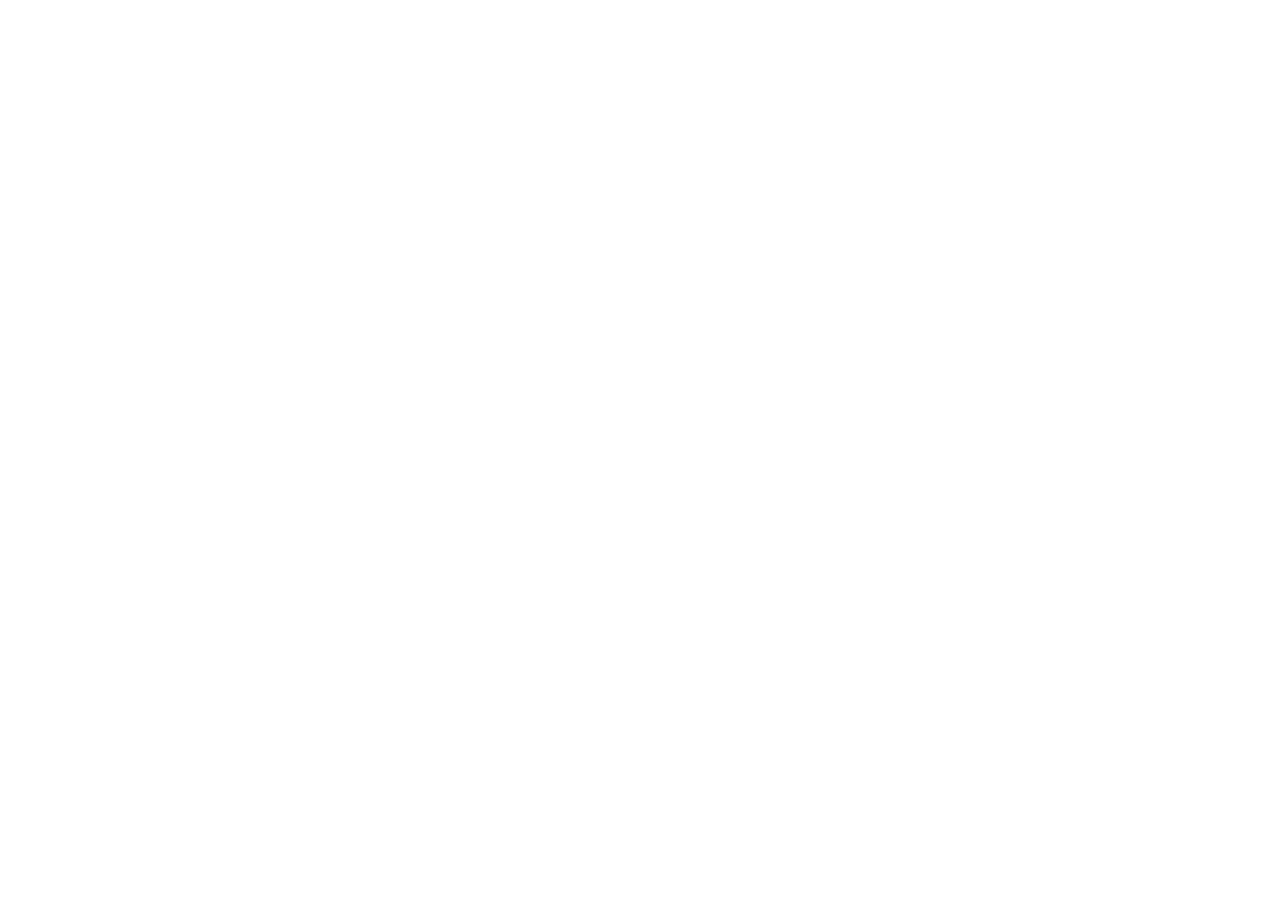
==== portfolio.html @ 991c1681 "Portfolio Base Files" ====
<!DOCTYPE html>
<html lang="en">
    <head>
        <title>Portfolio</title>
        <link href="https://cdn.jsdelivr.net/npm/bootstrap@5.3.8/dist/css/bootstrap.min.css" rel="stylesheet" integrity="sha384-sRIl4kxILFvY47J16cr9ZwB07vP4J8+LH7qKQnuqkuIAvNWLzeN8tE5YBujZqJLB" crossorigin="anonymous">
        <link href="styles.css" rel="stylesheet">

    </head>
    <body>
        
        <main>
            
            

        </main>
    </body>

</html>
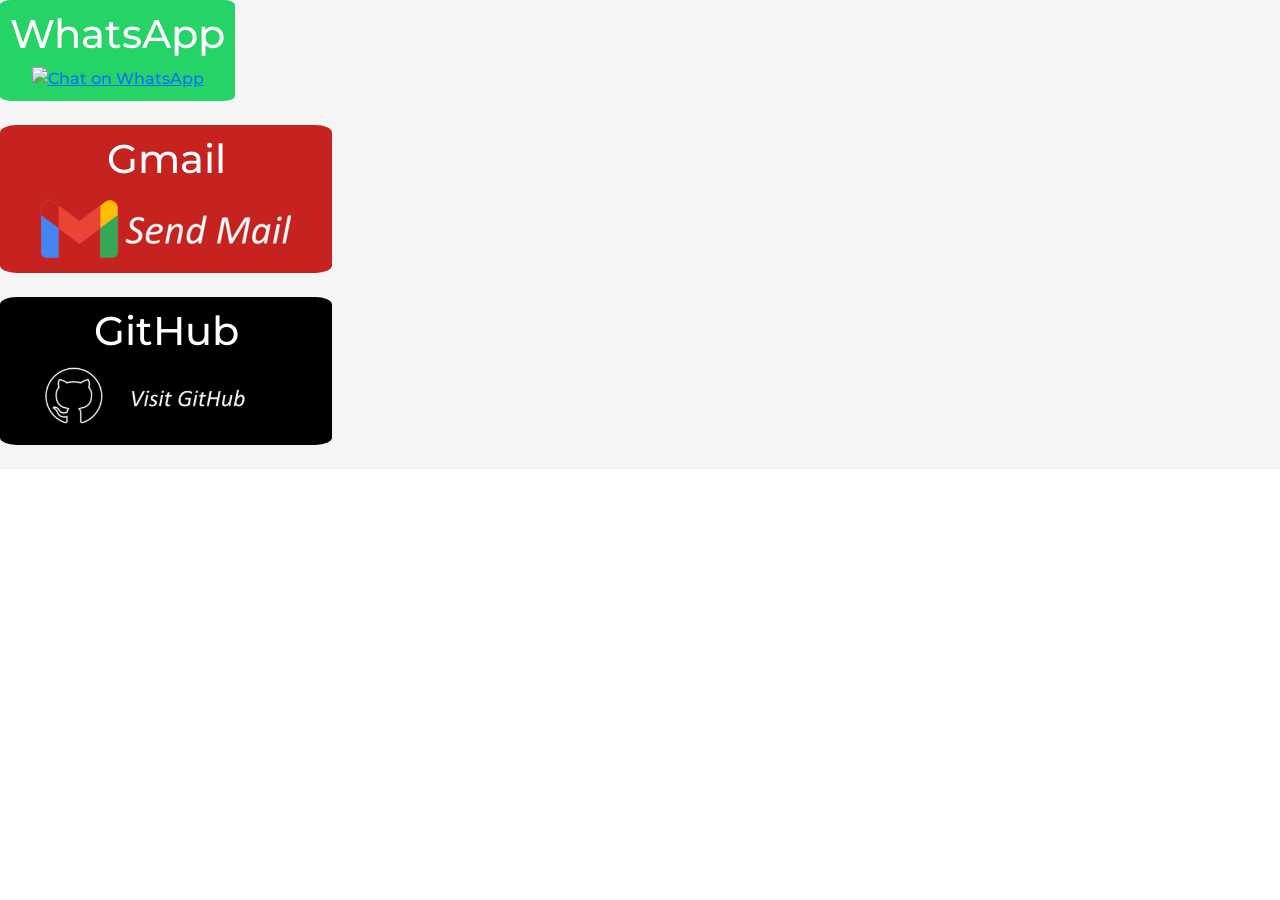
==== commit fae1d813: "Contact Divs" ====
--- a/portfolio.html
+++ b/portfolio.html
@@ -3,14 +3,31 @@
     <head>
         <title>Portfolio</title>
         <link href="https://cdn.jsdelivr.net/npm/bootstrap@5.3.8/dist/css/bootstrap.min.css" rel="stylesheet" integrity="sha384-sRIl4kxILFvY47J16cr9ZwB07vP4J8+LH7qKQnuqkuIAvNWLzeN8tE5YBujZqJLB" crossorigin="anonymous">
+        <link rel="preconnect" href="https://fonts.googleapis.com">
+        <link rel="preconnect" href="https://fonts.gstatic.com" crossorigin>
+        <link href="https://fonts.googleapis.com/css2?family=Montserrat:ital,wght@0,100..900;1,100..900&display=swap" rel="stylesheet">
         <link href="styles.css" rel="stylesheet">
-
     </head>
     <body>
         
-        <main>
-            
-            
+        <main style="background-color: whitesmoke;">
+            <div class="contact whatsapp">
+                <h1>WhatsApp</h1>
+                <a aria-label="Chat on WhatsApp" href="https://wa.me/5491138857351/?text=Hola!%20me%20encuentro%20interesado%20en%20tus%20servicios." target="_blank">
+                    <img alt="Chat on WhatsApp" src="static/images/Whatsapp Assets/WhatsAppButtonGreenSmall.png" class="contactimg"/>
+                </a>
+            </div>
+            <br><br>
+            <div class="contact gmail">
+                <h1>Gmail</h1>
+                <a href="mailto:ezequielbacchini@gmail.com" target="_blank"><img alt="Chat on Gmail" src="static/images/Gmail Assets/gmail.png"/></a>
+            </div>
+            <br><br>
+            <div class="contact github">
+                <h1>GitHub</h1>
+                <a href="https://github.com/Xr60031" target="_blank"><img alt="GitHub" src="static/images/GitHub Assets/github.png"/></a>
+            </div>
+            <br><br>
 
         </main>
     </body>
--- a/styles.css
+++ b/styles.css
@@ -0,0 +1,55 @@
+:root {
+    --font-weight: 500;
+
+    --color-gmail: #C62220;
+    --color-text-gmail: white;
+
+    --color-whatsapp: #25D366;
+    --color-text-whatsapp: white;
+
+    --color-github: black;
+    --color-text-github: white;
+    
+    --div-contact-radius: 5%;
+    --div-contact-px: 1px;
+    --div-contact-border-color: black;
+    --div-contact-padding: 10px;
+
+    --contact-image-width:312px; 
+    --contact-image-height: 72px;
+}
+
+h1,h2,h3,h4,h5,h6,p,a{
+    font-family: "Montserrat", sans-serif;
+    font-optical-sizing: auto;
+    font-weight: var(--font-weight);
+    font-style: normal;
+}
+
+.contact{
+    display: inline-block;
+    align-content: center;
+    text-align: center;
+    padding: var(--div-contact-padding);
+    border-radius: var(--div-contact-radius);
+}
+
+.contactimg{
+    width: var(--contact-image-width);
+    height: var(--contact-image-height);
+}
+
+.whatsapp{
+    background-color: var(--color-whatsapp);
+    color: var(--color-text-whatsapp);
+}
+
+.gmail{
+    background-color: var(--color-gmail);
+    color: var(--color-text-gmail);
+}
+
+.github{
+    background-color: var(--color-github);
+    color: var(--color-text-github);
+}
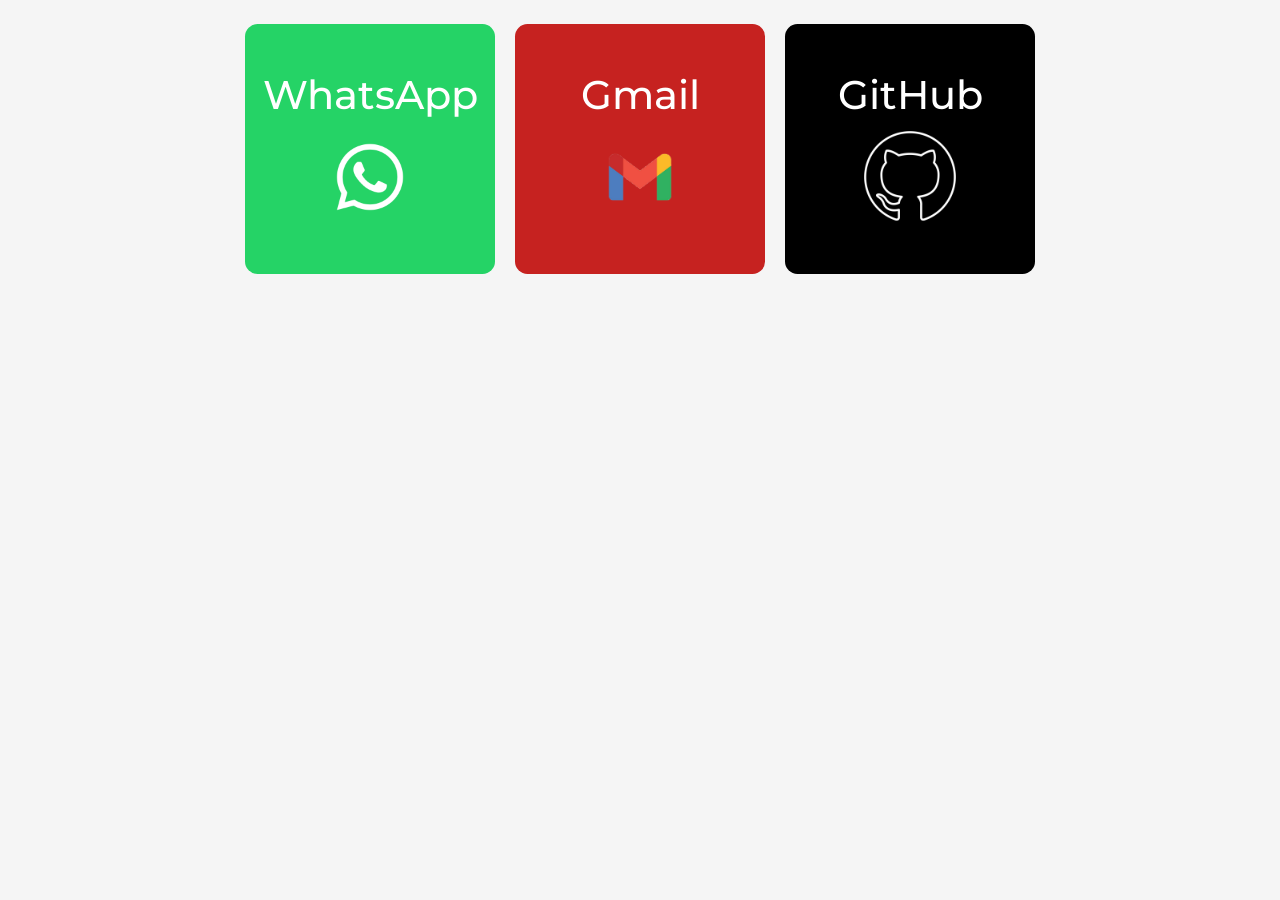
==== commit c8bc1f34: "Contact Divs update" ====
--- a/portfolio.html
+++ b/portfolio.html
@@ -8,26 +8,27 @@
         <link href="https://fonts.googleapis.com/css2?family=Montserrat:ital,wght@0,100..900;1,100..900&display=swap" rel="stylesheet">
         <link href="styles.css" rel="stylesheet">
     </head>
-    <body>
+    <body style="background-color: whitesmoke;">
         
-        <main style="background-color: whitesmoke;">
-            <div class="contact whatsapp">
-                <h1>WhatsApp</h1>
-                <a aria-label="Chat on WhatsApp" href="https://wa.me/5491138857351/?text=Hola!%20me%20encuentro%20interesado%20en%20tus%20servicios." target="_blank">
-                    <img alt="Chat on WhatsApp" src="static/images/Whatsapp Assets/WhatsAppButtonGreenSmall.png" class="contactimg"/>
-                </a>
+        <main>
+            <br>
+            <div class="contact-container">
+                <div class="contact whatsapp">
+                    <h1>WhatsApp</h1>
+                    <a aria-label="Chat on WhatsApp" href="https://wa.me/5491138857351/?text=Hola!%20me%20encuentro%20interesado%20en%20tus%20servicios." target="_blank">
+                        <img alt="Chat on WhatsApp" src="static/images/Whatsapp Assets/whatsapp.png" class="contactimg"/>
+                    </a>
+                </div>
+                <div class="contact gmail">
+                    <h1>Gmail</h1>
+                    <a href="mailto:ezequielbacchini@gmail.com" target="_blank"><img alt="Chat on Gmail" src="static/images/Gmail Assets/gmail.png" class="contactimg"/></a>
+                </div>
+                <div class="contact github">
+                    <h1>GitHub</h1>
+                    <a href="https://github.com/Xr60031" target="_blank"><img alt="GitHub" src="static/images/GitHub Assets/github.png" class="contactimg"/></a>
+                </div>
             </div>
-            <br><br>
-            <div class="contact gmail">
-                <h1>Gmail</h1>
-                <a href="mailto:ezequielbacchini@gmail.com" target="_blank"><img alt="Chat on Gmail" src="static/images/Gmail Assets/gmail.png"/></a>
-            </div>
-            <br><br>
-            <div class="contact github">
-                <h1>GitHub</h1>
-                <a href="https://github.com/Xr60031" target="_blank"><img alt="GitHub" src="static/images/GitHub Assets/github.png"/></a>
-            </div>
-            <br><br>
+            <br>
 
         </main>
     </body>
--- a/styles.css
+++ b/styles.css
@@ -14,9 +14,12 @@
     --div-contact-px: 1px;
     --div-contact-border-color: black;
     --div-contact-padding: 10px;
+    --div-contact-container-gap: 20px;
 
-    --contact-image-width:312px; 
-    --contact-image-height: 72px;
+    --contact-image-width:100px; 
+    --contact-image-height: 100px;
+    --contact-container-width: 250px;
+    --contact-container-height: 250px;
 }
 
 h1,h2,h3,h4,h5,h6,p,a{
@@ -26,12 +29,19 @@
     font-style: normal;
 }
 
+.contact-container {
+    display: flex;
+    justify-content: center;
+    gap: var(--div-contact-container-gap);
+}
+
 .contact{
-    display: inline-block;
+    width: var(--contact-container-width);
+    height: var(--contact-container-height);
+    border-radius: var(--div-contact-radius);
     align-content: center;
     text-align: center;
     padding: var(--div-contact-padding);
-    border-radius: var(--div-contact-radius);
 }
 
 .contactimg{
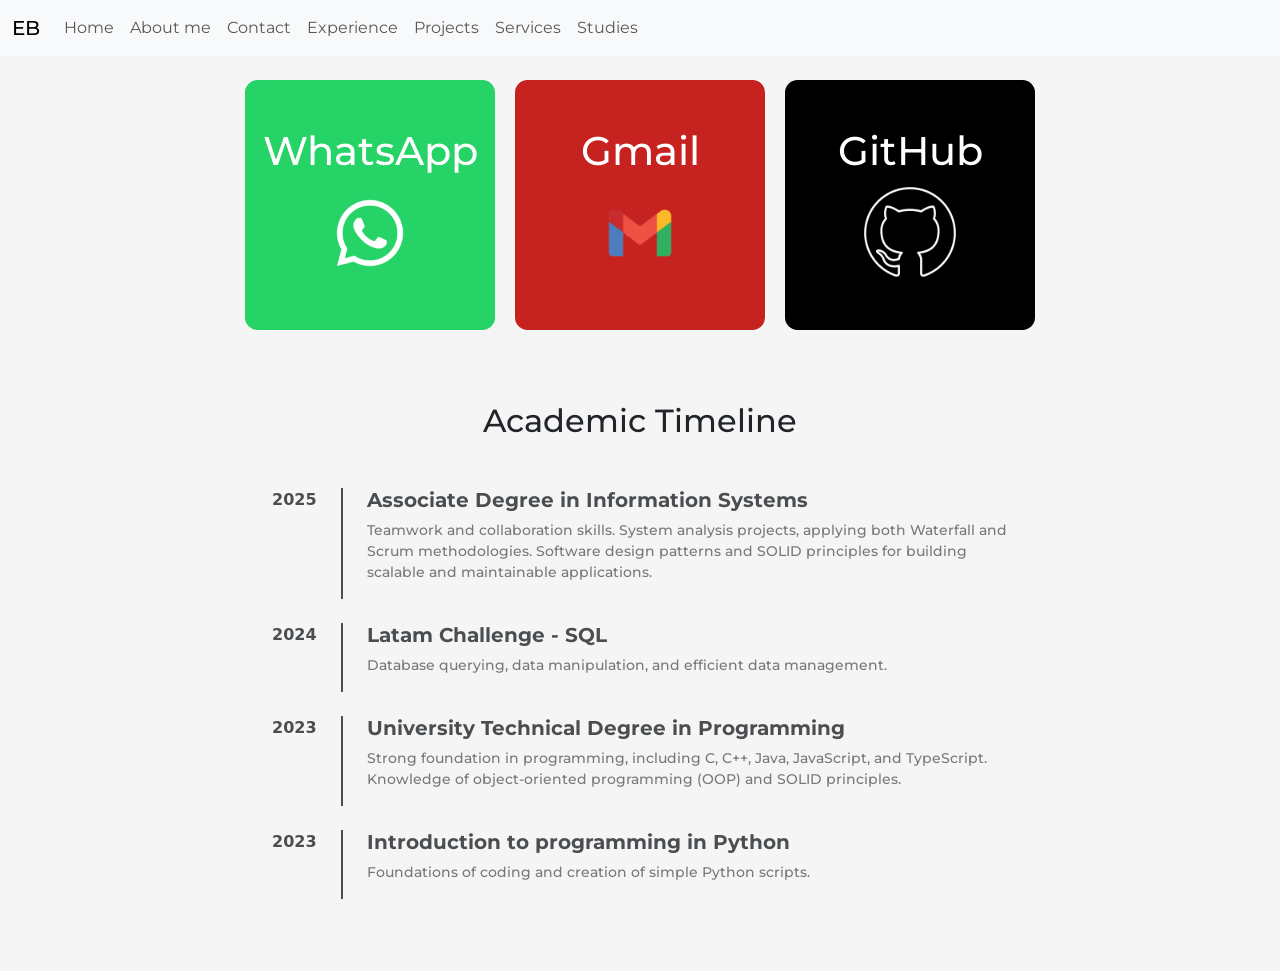
==== commit 2a25bfa2: "Academic studies section" ====
--- a/portfolio.html
+++ b/portfolio.html
@@ -9,8 +9,42 @@
         <link href="styles.css" rel="stylesheet">
     </head>
     <body style="background-color: whitesmoke;">
-        
         <main>
+            <nav class="navbar navbar-expand-lg bg-body-tertiary">
+                <div class="container-fluid">
+                    <a class="navbar-brand" href="#">EB</a>
+                    <button class="navbar-toggler" type="button" data-bs-toggle="collapse" data-bs-target="#navbarNav" aria-controls="navbarNav" aria-expanded="false" aria-label="Toggle navigation">
+                    <span class="navbar-toggler-icon"></span>
+                    </button>
+                    <div class="collapse navbar-collapse" id="navbarNav">
+                    <ul class="navbar-nav">
+                        <li class="nav-item">
+                        <a class="nav-link" aria-current="page" href="#">Home</a>
+                        </li>
+                        <li class="nav-item">
+                        <a class="nav-link" href="#">About me</a>
+                        </li>
+                        <li class="nav-item">
+                        <a class="nav-link" href="#">Contact</a>
+                        </li>
+                        <li class="nav-item">
+                        <a class="nav-link" href="#">Experience</a>
+                        </li>
+                        <li class="nav-item">
+                        <a class="nav-link" href="#">Projects</a>
+                        </li>
+                        </li>
+                        <li class="nav-item">
+                        <a class="nav-link" href="#">Services</a>
+                        </li>
+                        <li class="nav-item">
+                        <a class="nav-link" href="#">Studies</a>
+                        </li>
+                    </ul>
+                    </div>
+                </div>
+            </nav>
+
             <br>
             <div class="contact-container">
                 <div class="contact whatsapp">
@@ -29,6 +63,57 @@
                 </div>
             </div>
             <br>
+            
+            <div class="container py-5">
+                <div class="row justify-content-center">
+                    <div class="col-md-8">
+                    <h2 class="text-center mb-5">Academic Timeline</h2>
+                    
+                    <div class="timeline-container">
+                        <div class="timeline-item d-flex mb-4">
+                        <div class="timeline-date pe-4 border-end border-2 border-dark text-end">
+                            <span class="fw-bold">2025</span>
+                        </div>
+                        <div class="timeline-content ps-4">
+                            <h5 class="fw-bold">Associate Degree in Information Systems</h5>
+                            <p class="text-muted small">Teamwork and collaboration skills. System analysis projects, applying both Waterfall and Scrum methodologies. Software design patterns and SOLID principles for building scalable and maintainable applications.</p>
+                        </div>
+                        </div>
+
+                        <div class="timeline-item d-flex mb-4">
+                        <div class="timeline-date pe-4 border-end border-2 border-dark text-end">
+                            <span class="fw-bold">2024</span>
+                        </div>
+                        <div class="timeline-content ps-4">
+                            <h5 class="fw-bold">Latam Challenge - SQL</h5>
+                            <p class="text-muted small">Database querying, data manipulation, and efficient data management.</p>
+                        </div>
+                        </div>
+
+                        <div class="timeline-item d-flex mb-4">
+                        <div class="timeline-date pe-4 border-end border-2 border-dark text-end">
+                            <span class="fw-bold">2023</span>
+                        </div>
+                        <div class="timeline-content ps-4">
+                            <h5 class="fw-bold">University Technical Degree in Programming</h5>
+                            <p class="text-muted small">Strong foundation in programming, including C, C++, Java, JavaScript, and TypeScript. Knowledge of object-oriented programming (OOP) and SOLID principles.</p>
+                        </div>
+                        </div>
+
+                        <div class="timeline-item d-flex mb-4">
+                        <div class="timeline-date pe-4 border-end border-2 border-dark text-end">
+                            <span class="fw-bold">2023</span>
+                        </div>
+                        <div class="timeline-content ps-4">
+                            <h5 class="fw-bold">Introduction to programming in Python</h5>
+                            <p class="text-muted small">Foundations of coding and creation of simple Python scripts.</p>
+                        </div>
+                        </div>
+                    </div>
+                    
+                    </div>
+                </div>
+            </div>
 
         </main>
     </body>
--- a/styles.css
+++ b/styles.css
@@ -62,4 +62,31 @@
 .github{
     background-color: var(--color-github);
     color: var(--color-text-github);
+}
+
+
+.timeline-item {
+transition: all 0.3s cubic-bezier(0.25, 0.8, 0.25, 1);
+cursor: default;
+opacity: 0.8;
+}
+
+.timeline-item:hover {
+opacity: 1;
+transform: scale(1.03) translateX(10px);
+}
+
+.timeline-date span {
+transition: color 0.3s ease;
+}
+.timeline-item:hover .timeline-date {
+border-right-width: 5px !important;
+}
+
+.timeline-content h5 {
+transition: letter-spacing 0.3s ease;
+}
+
+.timeline-item:hover .timeline-content h5 {
+letter-spacing: 1px;
 }
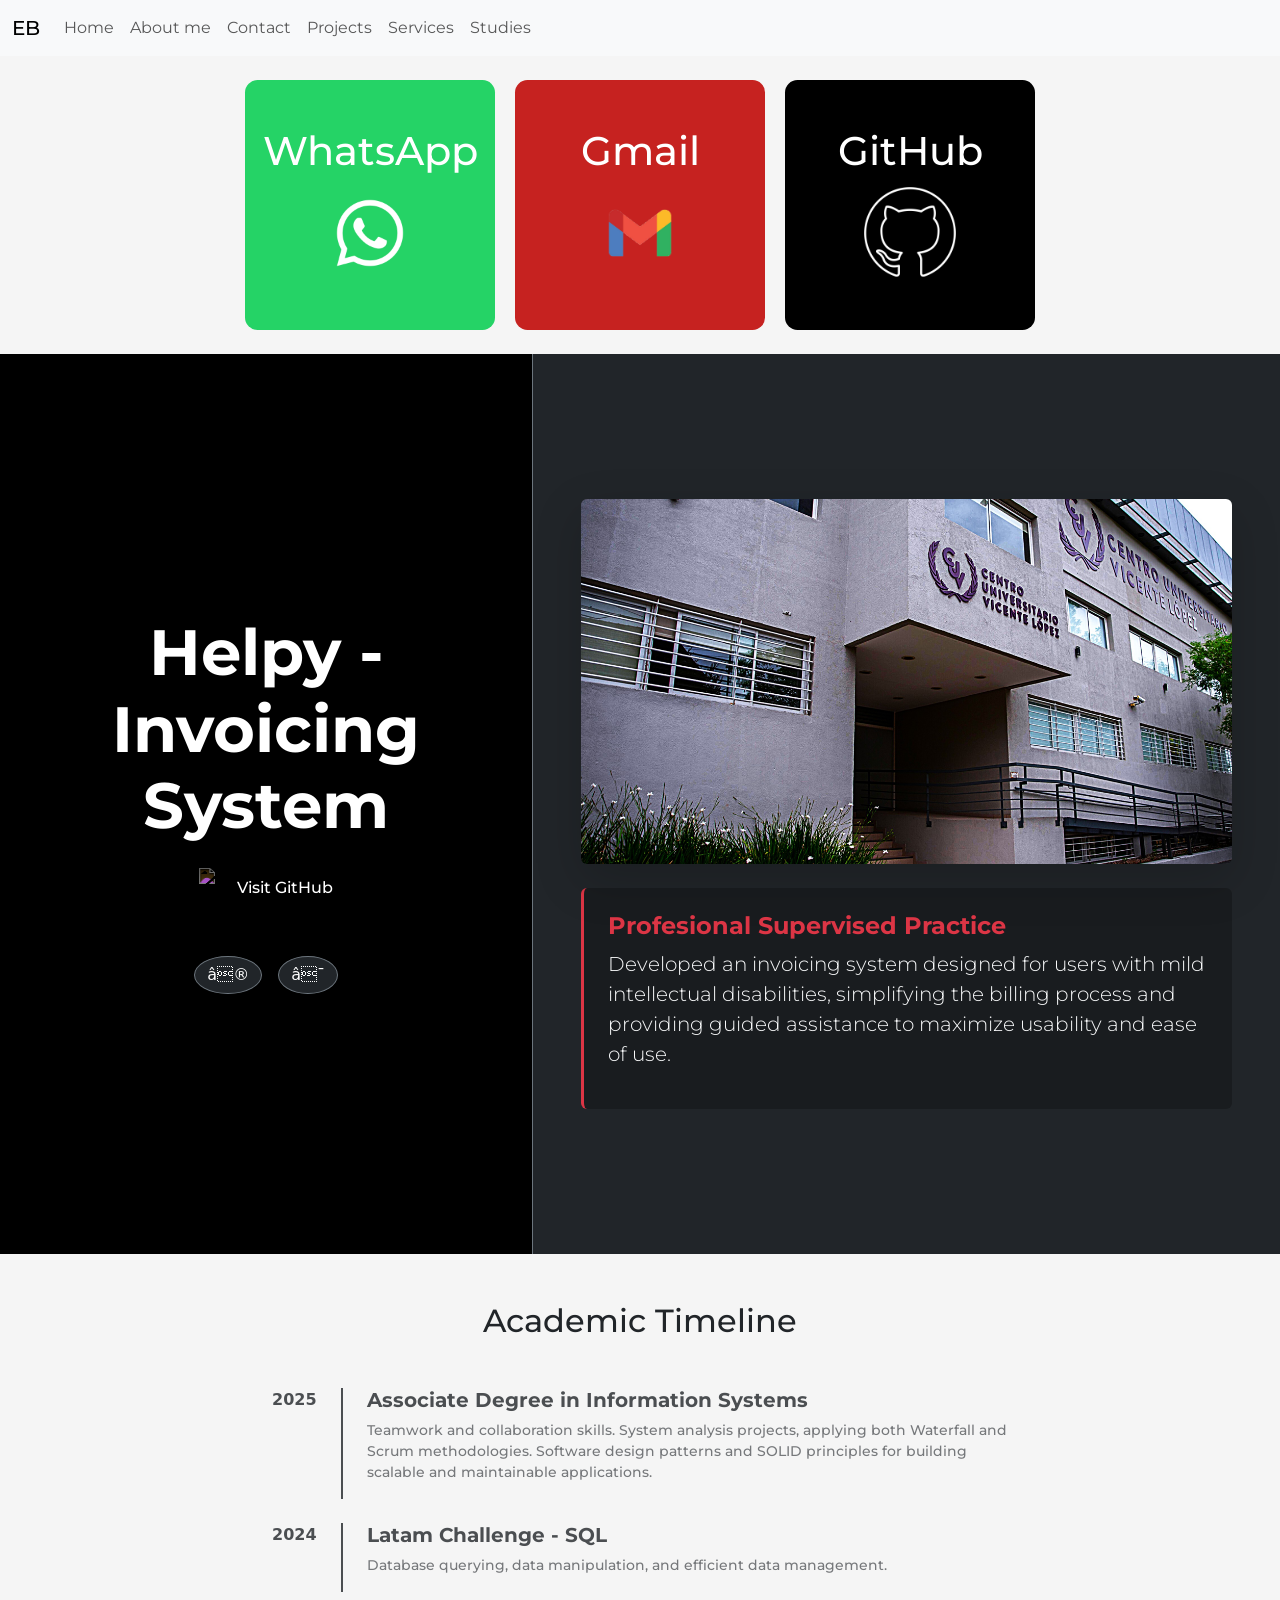
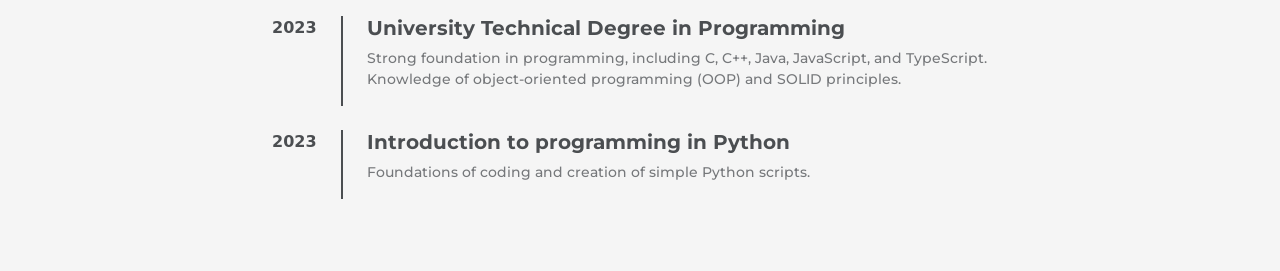
==== commit abcccab3: "Projects section" ====
--- a/portfolio.html
+++ b/portfolio.html
@@ -26,9 +26,6 @@
                         </li>
                         <li class="nav-item">
                         <a class="nav-link" href="#">Contact</a>
-                        </li>
-                        <li class="nav-item">
-                        <a class="nav-link" href="#">Experience</a>
                         </li>
                         <li class="nav-item">
                         <a class="nav-link" href="#">Projects</a>
@@ -63,6 +60,36 @@
                 </div>
             </div>
             <br>
+
+            <div class="container-fluid p-0 overflow-hidden bg-dark text-white">
+                <div class="row g-0 vh-100 align-items-stretch">
+                    
+                    <div id="side-left" class="col-md-5 d-flex flex-column justify-content-center align-items-center p-5 bg-black split-side border-end border-secondary">
+                    <h2 id="p-title" class="display-3 fw-bold text-center mb-4">Helpy - Invoicing System</h2>
+                    
+                    <a id="p-link" href="https://github.com/Xr60031/PPS-Ezequiel-Bacchini" target="_blank" class="btn-github-custom">
+                        <img src="https://github.githubassets.com/images/modules/logos_page/GitHub-Mark.png" alt="GitHub" width="30" class="me-2 filter-white">
+                        <span id="p-link-text">Visit GitHub</span>
+                    </a>
+
+                    <div class="mt-5 d-flex gap-3">
+                        <button class="btn btn-dark border-secondary rounded-circle" onclick="changeProject(-1)">❮</button>
+                        <button class="btn btn-dark border-secondary rounded-circle" onclick="changeProject(1)">❯</button>
+                    </div>
+                    </div>
+
+                    <div id="side-right" class="col-md-7 d-flex flex-column justify-content-center p-5 bg-dark split-side position-relative">
+                        <div id="p-content" class="fade-in">
+                            <img id="p-img" src="static/images/Project Assets/pps.png" class="img-fluid rounded shadow-lg mb-4 w-100" style="object-fit: cover; max-height: 50vh;">
+                            <div class="p-4 bg-black bg-opacity-25 rounded border-start border-3 border-danger">
+                                <h4 id="p-subtitle" class="text-danger fw-bold uppercase">Profesional Supervised Practice</h4>
+                                <p id="p-desc" class="lead text-light">Developed an invoicing system designed for users with mild intellectual disabilities, simplifying the billing process and providing guided assistance to maximize usability and ease of use.</p>
+                            </div>
+                        </div>
+                    </div>
+
+                </div>
+            </div>
             
             <div class="container py-5">
                 <div class="row justify-content-center">
@@ -116,6 +143,7 @@
             </div>
 
         </main>
+        <script src="static/js/projects.js"></script>
     </body>
 
 </html>
--- a/styles.css
+++ b/styles.css
@@ -22,6 +22,10 @@
     --contact-container-height: 250px;
 }
 
+html {
+    scroll-behavior: smooth;
+}
+
 h1,h2,h3,h4,h5,h6,p,a{
     font-family: "Montserrat", sans-serif;
     font-optical-sizing: auto;
@@ -29,6 +33,7 @@
     font-style: normal;
 }
 
+/*Contact*/
 .contact-container {
     display: flex;
     justify-content: center;
@@ -63,8 +68,38 @@
     background-color: var(--color-github);
     color: var(--color-text-github);
 }
+/**/
 
+/*Projects*/
+.split-side {
+    transition: all 0.7s cubic-bezier(0.16, 1, 0.3, 1);
+}
 
+#side-left:hover { flex: 0 0 55%; }
+#side-left:hover + #side-right { flex: 0 0 45%; }
+
+#side-right:hover { flex: 0 0 75%; }
+#side-left:has(+ #side-right:hover) { flex: 0 0 25%; }
+
+.fade-out { opacity: 0; transform: translateY(10px); transition: 0.3s; }
+.fade-in { opacity: 1; transform: translateY(0); transition: 0.5s; }
+
+.filter-white { filter: invert(1); }
+
+#p-link {
+    text-decoration: none;
+    display: inline-flex;
+    align-items: center;
+    transition: transform 0.2s;
+    color: var(--color-text-github);
+}
+
+#p-link:hover {
+    transform: scale(1.05);
+}
+/**/
+
+/*Studies*/
 .timeline-item {
 transition: all 0.3s cubic-bezier(0.25, 0.8, 0.25, 1);
 cursor: default;
@@ -89,4 +124,5 @@
 
 .timeline-item:hover .timeline-content h5 {
 letter-spacing: 1px;
-}+}
+/**/
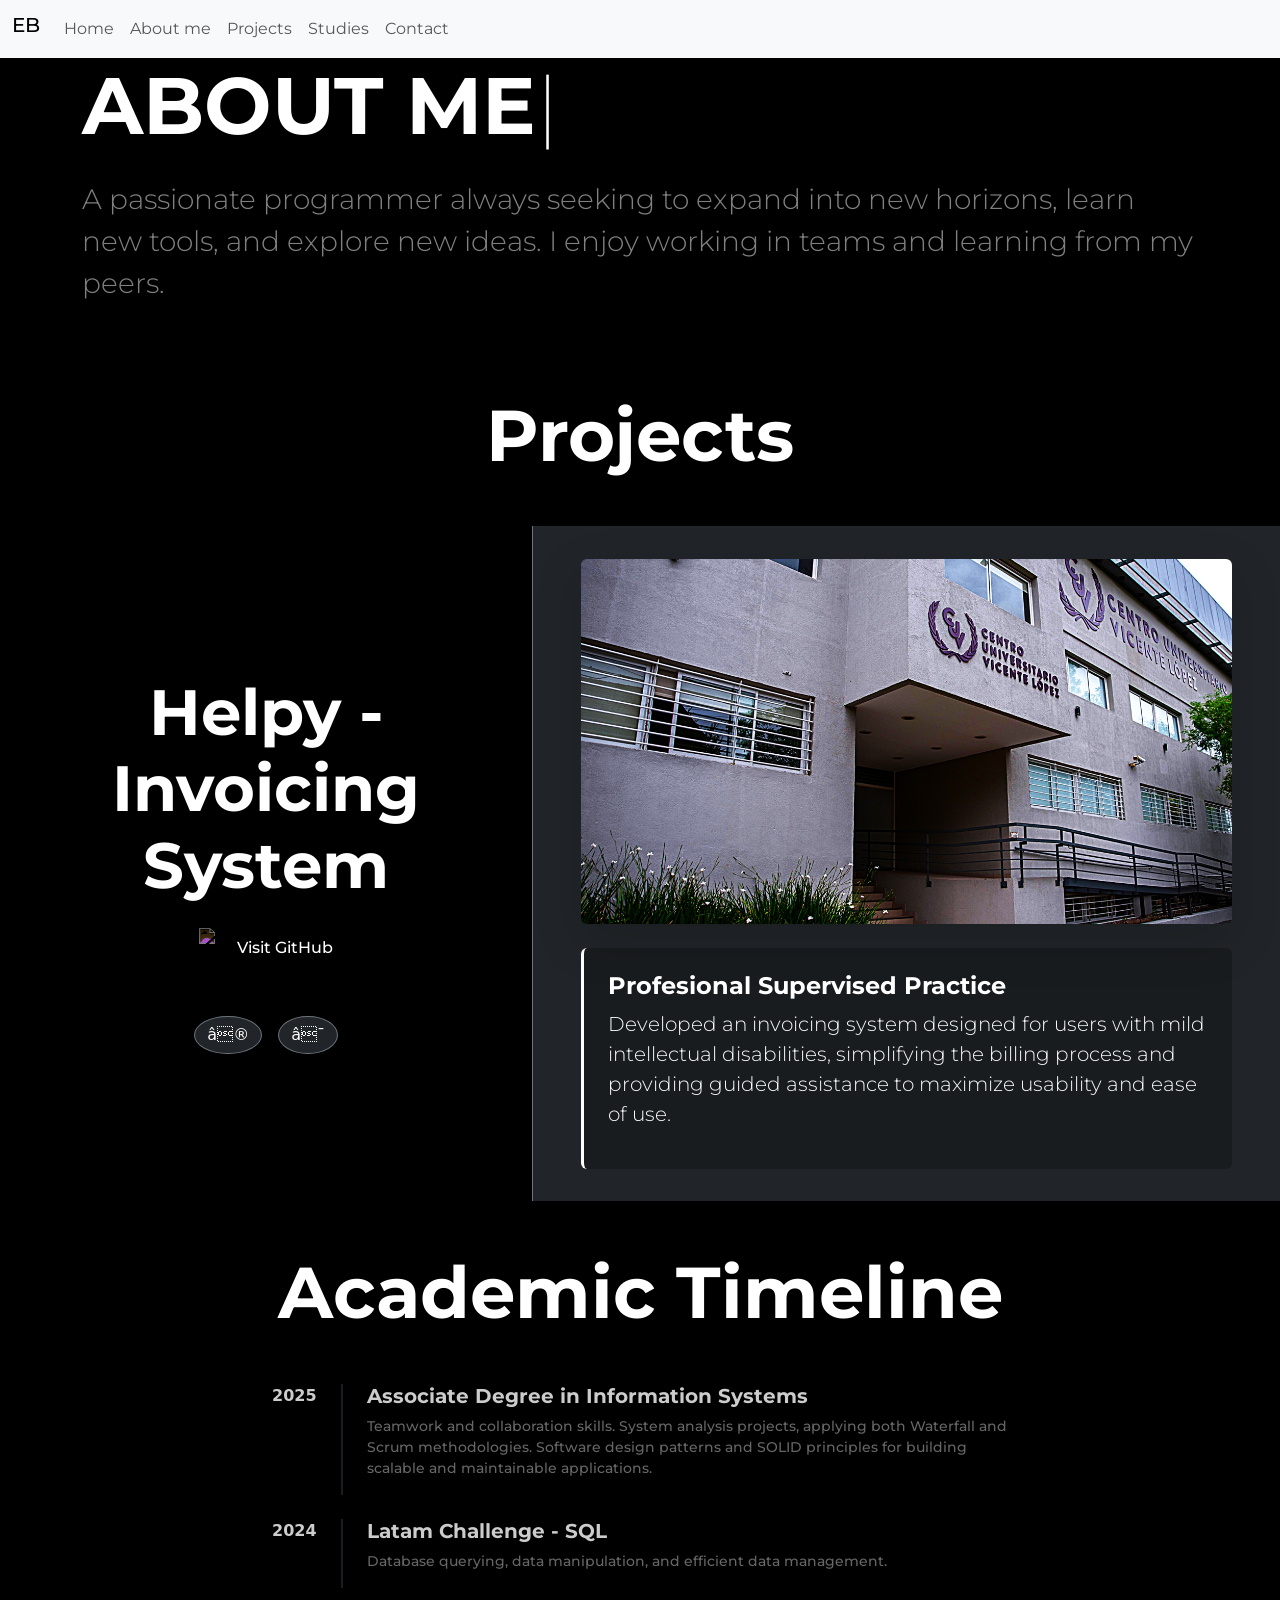
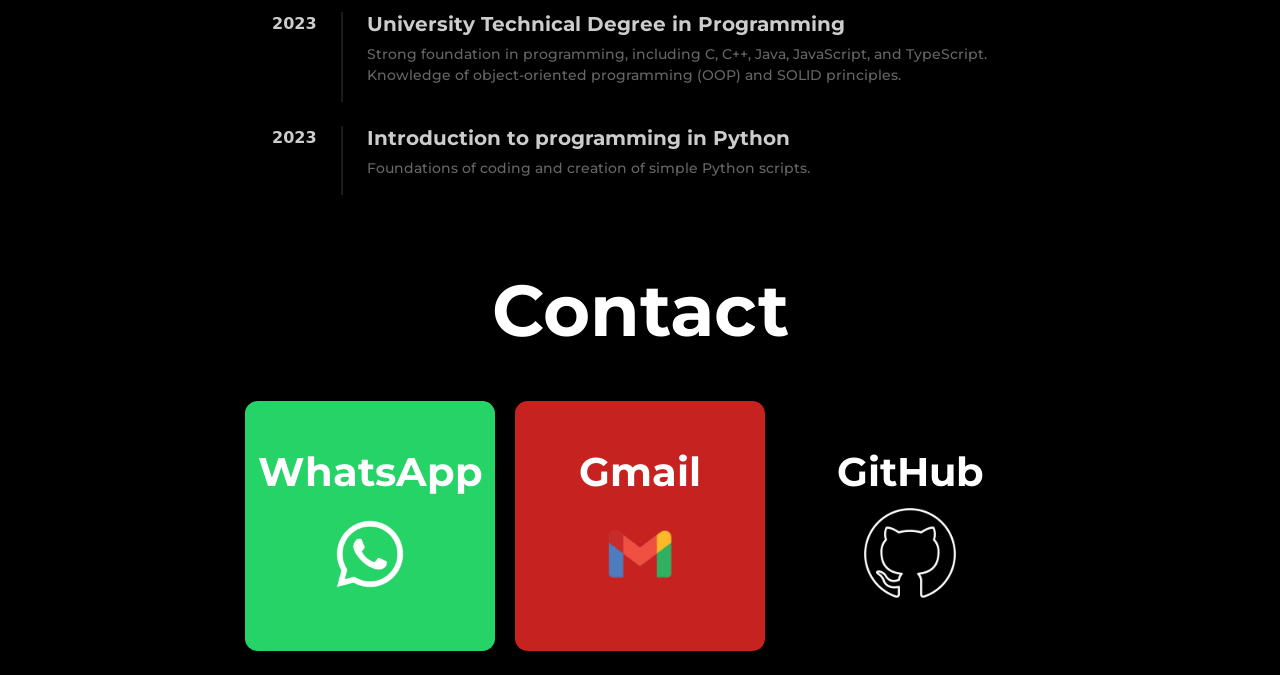
==== commit 80286489: "About me section and visual updates for other sections" ====
--- a/portfolio.html
+++ b/portfolio.html
@@ -8,11 +8,11 @@
         <link href="https://fonts.googleapis.com/css2?family=Montserrat:ital,wght@0,100..900;1,100..900&display=swap" rel="stylesheet">
         <link href="styles.css" rel="stylesheet">
     </head>
-    <body style="background-color: whitesmoke;">
+    <body style="background-color: black;">
         <main>
             <nav class="navbar navbar-expand-lg bg-body-tertiary">
                 <div class="container-fluid">
-                    <a class="navbar-brand" href="#">EB</a>
+                    <h1 class="navbar-brand">EB</h1>
                     <button class="navbar-toggler" type="button" data-bs-toggle="collapse" data-bs-target="#navbarNav" aria-controls="navbarNav" aria-expanded="false" aria-label="Toggle navigation">
                     <span class="navbar-toggler-icon"></span>
                     </button>
@@ -22,128 +22,150 @@
                         <a class="nav-link" aria-current="page" href="#">Home</a>
                         </li>
                         <li class="nav-item">
-                        <a class="nav-link" href="#">About me</a>
+                        <a class="nav-link" href="#aboutme">About me</a>
                         </li>
                         <li class="nav-item">
-                        <a class="nav-link" href="#">Contact</a>
+                        <a class="nav-link" href="#projects">Projects</a>
                         </li>
                         <li class="nav-item">
-                        <a class="nav-link" href="#">Projects</a>
-                        </li>
+                        <a class="nav-link" href="#studies">Studies</a>
                         </li>
                         <li class="nav-item">
-                        <a class="nav-link" href="#">Services</a>
-                        </li>
-                        <li class="nav-item">
-                        <a class="nav-link" href="#">Studies</a>
+                        <a class="nav-link" href="#contact">Contact</a>
                         </li>
                     </ul>
                     </div>
                 </div>
             </nav>
 
-            <br>
-            <div class="contact-container">
-                <div class="contact whatsapp">
-                    <h1>WhatsApp</h1>
-                    <a aria-label="Chat on WhatsApp" href="https://wa.me/5491138857351/?text=Hola!%20me%20encuentro%20interesado%20en%20tus%20servicios." target="_blank">
-                        <img alt="Chat on WhatsApp" src="static/images/Whatsapp Assets/whatsapp.png" class="contactimg"/>
-                    </a>
-                </div>
-                <div class="contact gmail">
-                    <h1>Gmail</h1>
-                    <a href="mailto:ezequielbacchini@gmail.com" target="_blank"><img alt="Chat on Gmail" src="static/images/Gmail Assets/gmail.png" class="contactimg"/></a>
-                </div>
-                <div class="contact github">
-                    <h1>GitHub</h1>
-                    <a href="https://github.com/Xr60031" target="_blank"><img alt="GitHub" src="static/images/GitHub Assets/github.png" class="contactimg"/></a>
-                </div>
-            </div>
-            <br>
-
-            <div class="container-fluid p-0 overflow-hidden bg-dark text-white">
-                <div class="row g-0 vh-100 align-items-stretch">
-                    
-                    <div id="side-left" class="col-md-5 d-flex flex-column justify-content-center align-items-center p-5 bg-black split-side border-end border-secondary">
-                    <h2 id="p-title" class="display-3 fw-bold text-center mb-4">Helpy - Invoicing System</h2>
-                    
-                    <a id="p-link" href="https://github.com/Xr60031/PPS-Ezequiel-Bacchini" target="_blank" class="btn-github-custom">
-                        <img src="https://github.githubassets.com/images/modules/logos_page/GitHub-Mark.png" alt="GitHub" width="30" class="me-2 filter-white">
-                        <span id="p-link-text">Visit GitHub</span>
-                    </a>
-
-                    <div class="mt-5 d-flex gap-3">
-                        <button class="btn btn-dark border-secondary rounded-circle" onclick="changeProject(-1)">❮</button>
-                        <button class="btn btn-dark border-secondary rounded-circle" onclick="changeProject(1)">❯</button>
-                    </div>
-                    </div>
-
-                    <div id="side-right" class="col-md-7 d-flex flex-column justify-content-center p-5 bg-dark split-side position-relative">
-                        <div id="p-content" class="fade-in">
-                            <img id="p-img" src="static/images/Project Assets/pps.png" class="img-fluid rounded shadow-lg mb-4 w-100" style="object-fit: cover; max-height: 50vh;">
-                            <div class="p-4 bg-black bg-opacity-25 rounded border-start border-3 border-danger">
-                                <h4 id="p-subtitle" class="text-danger fw-bold uppercase">Profesional Supervised Practice</h4>
-                                <p id="p-desc" class="lead text-light">Developed an invoicing system designed for users with mild intellectual disabilities, simplifying the billing process and providing guided assistance to maximize usability and ease of use.</p>
+            <section id="aboutme">
+                <div class="container">
+                    <div class="row">
+                        <div class="col-12">
+                            <h1 class="display-1 fw-bold mb-4">
+                                <span id="typewriter"></span><span class="cursor">|</span>
+                            </h1>
+                            <div class="about-description mt-4">
+                                <p class="lead fs-3 text-white-50">
+                                    A passionate programmer always seeking to expand into new horizons, learn new tools, and explore new ideas. I enjoy working in teams and learning from my peers.
+                                </p>
                             </div>
                         </div>
                     </div>
+                </div>
+            </section>
 
-                </div>
-            </div>
-            
-            <div class="container py-5">
-                <div class="row justify-content-center">
-                    <div class="col-md-8">
-                    <h2 class="text-center mb-5">Academic Timeline</h2>
-                    
-                    <div class="timeline-container">
-                        <div class="timeline-item d-flex mb-4">
-                        <div class="timeline-date pe-4 border-end border-2 border-dark text-end">
-                            <span class="fw-bold">2025</span>
-                        </div>
-                        <div class="timeline-content ps-4">
-                            <h5 class="fw-bold">Associate Degree in Information Systems</h5>
-                            <p class="text-muted small">Teamwork and collaboration skills. System analysis projects, applying both Waterfall and Scrum methodologies. Software design patterns and SOLID principles for building scalable and maintainable applications.</p>
+            <br><br><br>
+
+            <section id="projects">
+                <h1 class="text-center mb-5 text-white fw-bold display-2">Projects</h1>
+                <div class="container-fluid p-0 overflow-hidden bg-dark text-white">
+                    <div class="row g-0 vh-75 align-items-stretch">
+                        
+                        <div id="side-left" class="col-md-5 d-flex flex-column justify-content-center align-items-center p-5 bg-black split-side border-end border-secondary">
+                        <h2 id="p-title" class="display-3 fw-bold text-center mb-4">Helpy - Invoicing System</h2>
+                        
+                        <a id="p-link" href="https://github.com/Xr60031/PPS-Ezequiel-Bacchini" target="_blank" class="btn-github-custom">
+                            <img src="https://github.githubassets.com/images/modules/logos_page/GitHub-Mark.png" alt="GitHub" width="30" class="me-2 filter-white">
+                            <span id="p-link-text">Visit GitHub</span>
+                        </a>
+
+                        <div class="mt-5 d-flex gap-3">
+                            <button class="btn btn-dark border-secondary rounded-circle" onclick="changeProject(-1)">❮</button>
+                            <button class="btn btn-dark border-secondary rounded-circle" onclick="changeProject(1)">❯</button>
                         </div>
                         </div>
 
-                        <div class="timeline-item d-flex mb-4">
-                        <div class="timeline-date pe-4 border-end border-2 border-dark text-end">
-                            <span class="fw-bold">2024</span>
-                        </div>
-                        <div class="timeline-content ps-4">
-                            <h5 class="fw-bold">Latam Challenge - SQL</h5>
-                            <p class="text-muted small">Database querying, data manipulation, and efficient data management.</p>
-                        </div>
-                        </div>
-
-                        <div class="timeline-item d-flex mb-4">
-                        <div class="timeline-date pe-4 border-end border-2 border-dark text-end">
-                            <span class="fw-bold">2023</span>
-                        </div>
-                        <div class="timeline-content ps-4">
-                            <h5 class="fw-bold">University Technical Degree in Programming</h5>
-                            <p class="text-muted small">Strong foundation in programming, including C, C++, Java, JavaScript, and TypeScript. Knowledge of object-oriented programming (OOP) and SOLID principles.</p>
-                        </div>
-                        </div>
-
-                        <div class="timeline-item d-flex mb-4">
-                        <div class="timeline-date pe-4 border-end border-2 border-dark text-end">
-                            <span class="fw-bold">2023</span>
-                        </div>
-                        <div class="timeline-content ps-4">
-                            <h5 class="fw-bold">Introduction to programming in Python</h5>
-                            <p class="text-muted small">Foundations of coding and creation of simple Python scripts.</p>
-                        </div>
+                        <div id="side-right" class="col-md-7 d-flex flex-column justify-content-center p-5 bg-dark split-side position-relative">
+                            <div id="p-content" class="fade-in">
+                                <img id="p-img" src="static/images/Project Assets/pps.png" class="img-fluid rounded shadow-lg mb-4 w-100" style="object-fit: cover; max-height: 50vh;">
+                                <div class="p-4 bg-black bg-opacity-25 rounded border-start border-3 border-white">
+                                    <h4 id="p-subtitle" class="text-white fw-bold uppercase">Profesional Supervised Practice</h4>
+                                    <p id="p-desc" class="lead text-light">Developed an invoicing system designed for users with mild intellectual disabilities, simplifying the billing process and providing guided assistance to maximize usability and ease of use.</p>
+                                </div>
+                            </div>
                         </div>
                     </div>
-                    
+                </div>
+            </section>
+
+            <section id="studies">
+                <div class="container py-5">
+                    <div class="row justify-content-center">
+                        <div class="col-md-8">
+                            <h1 class="text-center mb-5 text-white fw-bold display-2">Academic Timeline</h1>
+                            
+                            <div class="timeline-container">
+                                <div class="timeline-item d-flex mb-4">
+                                    <div class="timeline-date pe-4 border-end border-2 border-dark text-end">
+                                        <span class="fw-bold text-white">2025</span>
+                                    </div>
+                                    <div class="timeline-content ps-4">
+                                        <h5 class="fw-bold text-white">Associate Degree in Information Systems</h5>
+                                        <p class="text-white-50 small">Teamwork and collaboration skills. System analysis projects, applying both Waterfall and Scrum methodologies. Software design patterns and SOLID principles for building scalable and maintainable applications.</p>
+                                    </div>
+                                    </div>
+
+                                    <div class="timeline-item d-flex mb-4">
+                                    <div class="timeline-date pe-4 border-end border-2 border-dark text-end">
+                                        <span class="fw-bold text-white">2024</span>
+                                    </div>
+                                    <div class="timeline-content ps-4">
+                                        <h5 class="fw-bold text-white">Latam Challenge - SQL</h5>
+                                        <p class="text-white-50 small">Database querying, data manipulation, and efficient data management.</p>
+                                    </div>
+                                    </div>
+
+                                    <div class="timeline-item d-flex mb-4">
+                                    <div class="timeline-date pe-4 border-end border-2 border-dark text-end">
+                                        <span class="fw-bold text-white">2023</span>
+                                    </div>
+                                    <div class="timeline-content ps-4">
+                                        <h5 class="fw-bold text-white">University Technical Degree in Programming</h5>
+                                        <p class="text-white-50 small">Strong foundation in programming, including C, C++, Java, JavaScript, and TypeScript. Knowledge of object-oriented programming (OOP) and SOLID principles.</p>
+                                    </div>
+                                    </div>
+
+                                    <div class="timeline-item d-flex mb-4">
+                                    <div class="timeline-date pe-4 border-end border-2 border-dark text-end">
+                                        <span class="fw-bold text-white">2023</span>
+                                    </div>
+                                    <div class="timeline-content ps-4">
+                                        <h5 class="fw-bold text-white">Introduction to programming in Python</h5>
+                                        <p class="text-white-50 small">Foundations of coding and creation of simple Python scripts.</p>
+                                    </div>
+                                </div>
+                            </div>
+                        
+                        </div>
                     </div>
                 </div>
-            </div>
+            </section>
 
+            <section id="contact">
+                <h1 class="text-center mb-5 text-white fw-bold display-2">Contact</h1>
+                <div class="contact-container">
+                    <div class="contact whatsapp">
+                        <h1 class="fw-bold">WhatsApp</h1>
+                        <a aria-label="Chat on WhatsApp" href="https://wa.me/5491138857351/?text=Hola!%20me%20encuentro%20interesado%20en%20tus%20servicios." target="_blank">
+                            <img alt="Chat on WhatsApp" src="static/images/Whatsapp Assets/whatsapp.png" class="contactimg hover-zoom"/>
+                        </a>
+                    </div>
+                    <div class="contact gmail">
+                        <h1 class="fw-bold">Gmail</h1>
+                        <a href="mailto:ezequielbacchini@gmail.com" target="_blank"><img alt="Chat on Gmail" src="static/images/Gmail Assets/gmail.png" class="contactimg hover-zoom"/></a>
+                    </div>
+                    <div class="contact github">
+                        <h1 class="fw-bold">GitHub</h1>
+                        <a href="https://github.com/Xr60031" target="_blank"><img alt="GitHub" src="static/images/GitHub Assets/github.png" class="contactimg hover-zoom"/></a>
+                    </div>
+                </div>
+            </section>
+
+            <br>
         </main>
         <script src="static/js/projects.js"></script>
+        <script src="static/js/aboutme.js"></script>
     </body>
 
 </html>
--- a/styles.css
+++ b/styles.css
@@ -71,18 +71,57 @@
 /**/
 
 /*Projects*/
+.row.vh-100 {
+    display: flex;
+    margin: 0;
+    padding: 0;
+    overflow: hidden;
+    will-change: flex; 
+}
+
 .split-side {
-    transition: all 0.7s cubic-bezier(0.16, 1, 0.3, 1);
-}
-
-#side-left:hover { flex: 0 0 55%; }
-#side-left:hover + #side-right { flex: 0 0 45%; }
-
-#side-right:hover { flex: 0 0 75%; }
-#side-left:has(+ #side-right:hover) { flex: 0 0 25%; }
-
-.fade-out { opacity: 0; transform: translateY(10px); transition: 0.3s; }
-.fade-in { opacity: 1; transform: translateY(0); transition: 0.5s; }
+    height: 75vh !important;
+    position: relative;
+    display: flex;
+    flex-direction: column;
+    justify-content: center;
+    padding: 3rem;
+    overflow: hidden;
+    transition: flex 0.8s cubic-bezier(0.25, 1, 0.5, 1), 
+        max-width 0.8s cubic-bezier(0.25, 1, 0.5, 1),
+        filter 0.4s ease;
+}
+
+#side-left {
+    flex: 0 0 41.666667% !important;
+    max-width: 41.666667% !important;
+}
+
+#side-right {
+    flex: 0 0 58.333333% !important;
+    max-width: 58.333333% !important;
+}
+
+#side-left:hover {
+    flex: 0 0 55% !important;
+    max-width: 55% !important;
+    z-index: 2;
+}
+#side-left:hover + #side-right {
+    flex: 0 0 45% !important;
+    max-width: 45% !important;
+}
+
+#side-right:hover {
+    flex: 0 0 75% !important; 
+    max-width: 75% !important;
+    z-index: 2;
+}
+
+.row:has(#side-right:hover) #side-left {
+    flex: 0 0 25% !important;
+    max-width: 25% !important;
+}
 
 .filter-white { filter: invert(1); }
 
@@ -108,7 +147,7 @@
 
 .timeline-item:hover {
 opacity: 1;
-transform: scale(1.03) translateX(10px);
+transform: scale(1.1) translateX(10px);
 }
 
 .timeline-date span {
@@ -125,4 +164,45 @@
 .timeline-item:hover .timeline-content h5 {
 letter-spacing: 1px;
 }
+/**/
+
+/*Hover Effect*/
+.hover-zoom {
+    transition: transform 0.5s cubic-bezier(0.165, 0.84, 0.44, 1);
+    
+    will-change: transform; 
+}
+
+.hover-zoom:hover {
+    transform: scale(1.2); 
+}
+/**/
+
+/*About Me*/
+.cursor {
+    color: white;
+    animation: blink 0.7s infinite;
+    font-weight: 200;
+}
+
+@keyframes blink {
+    0%, 100% { opacity: 1; }
+    50% { opacity: 0; }
+}
+
+#typewriter {
+    color: white;
+    text-transform: uppercase;
+}
+
+.about-description {
+    opacity: 0;
+    transform: translateY(20px);
+    transition: all 1s ease 2s;
+}
+
+.about-description.show {
+    opacity: 1;
+    transform: translateY(0);
+}
 /**/
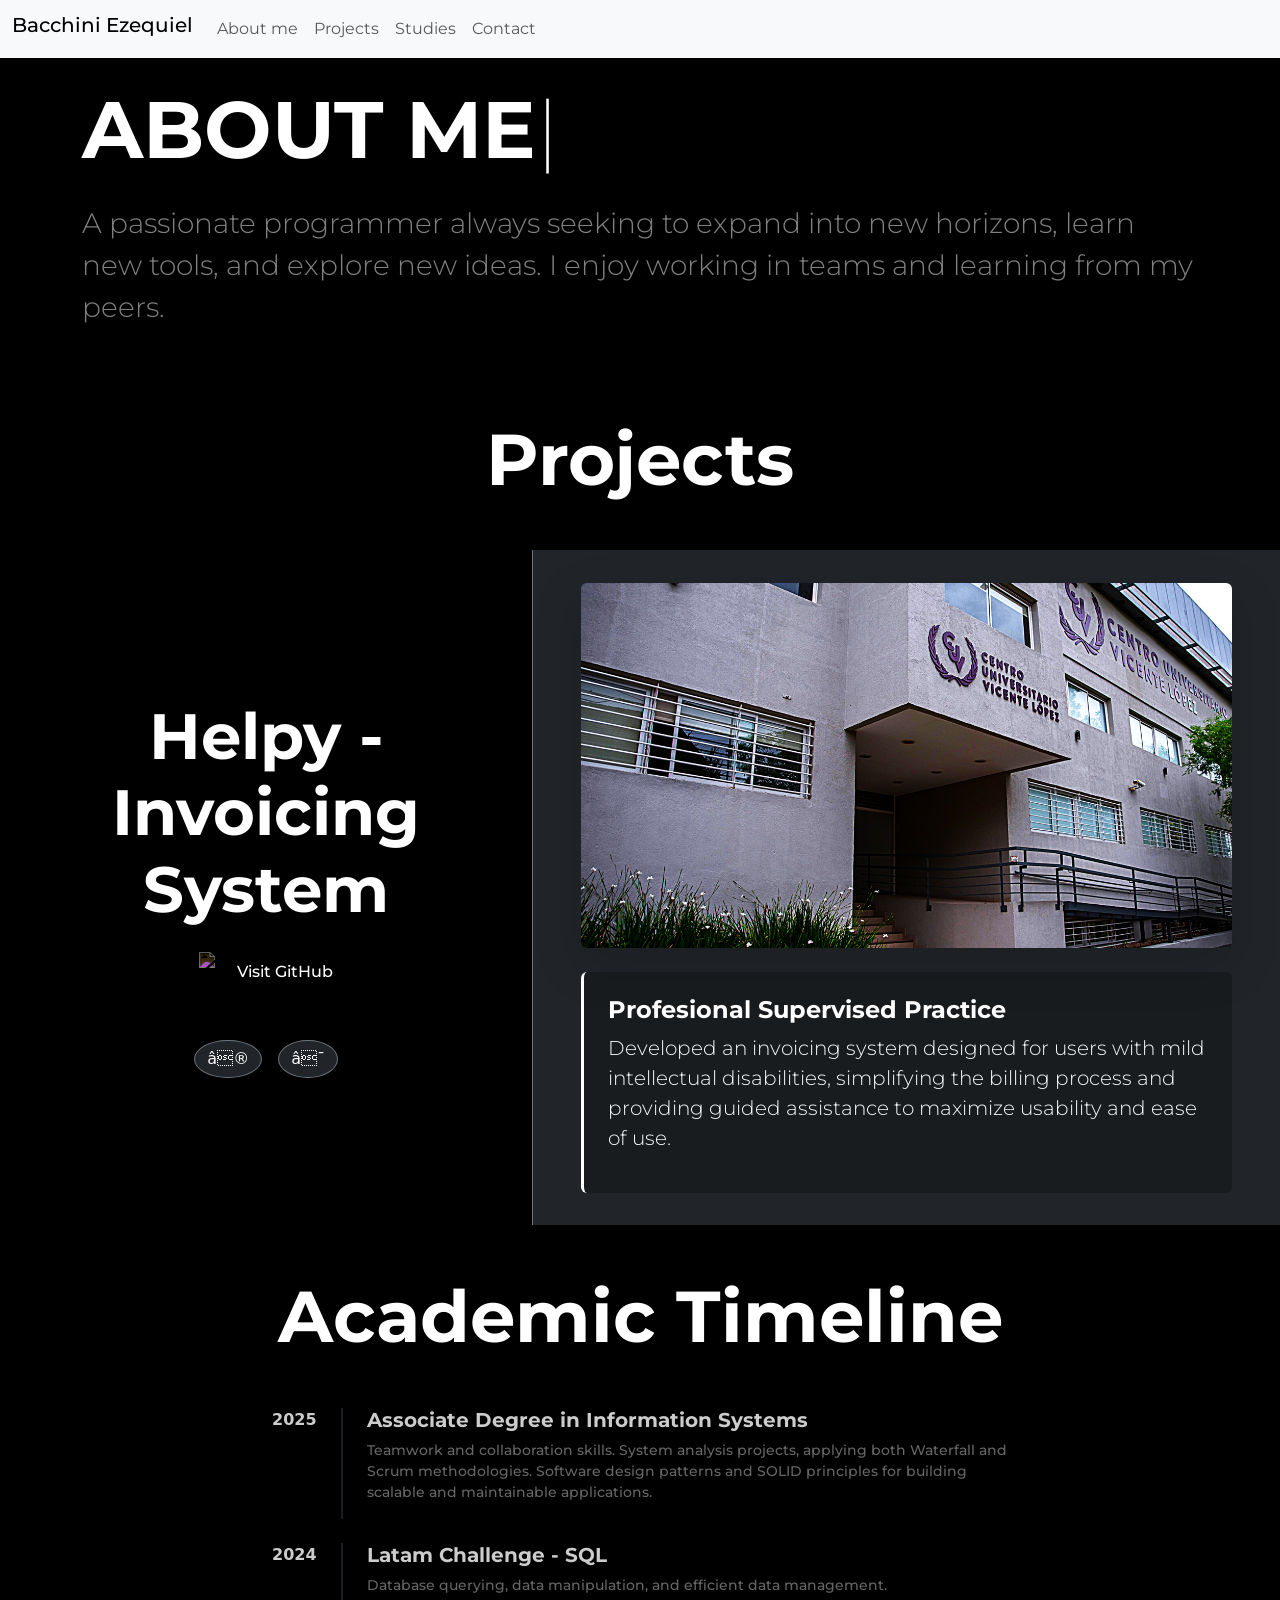
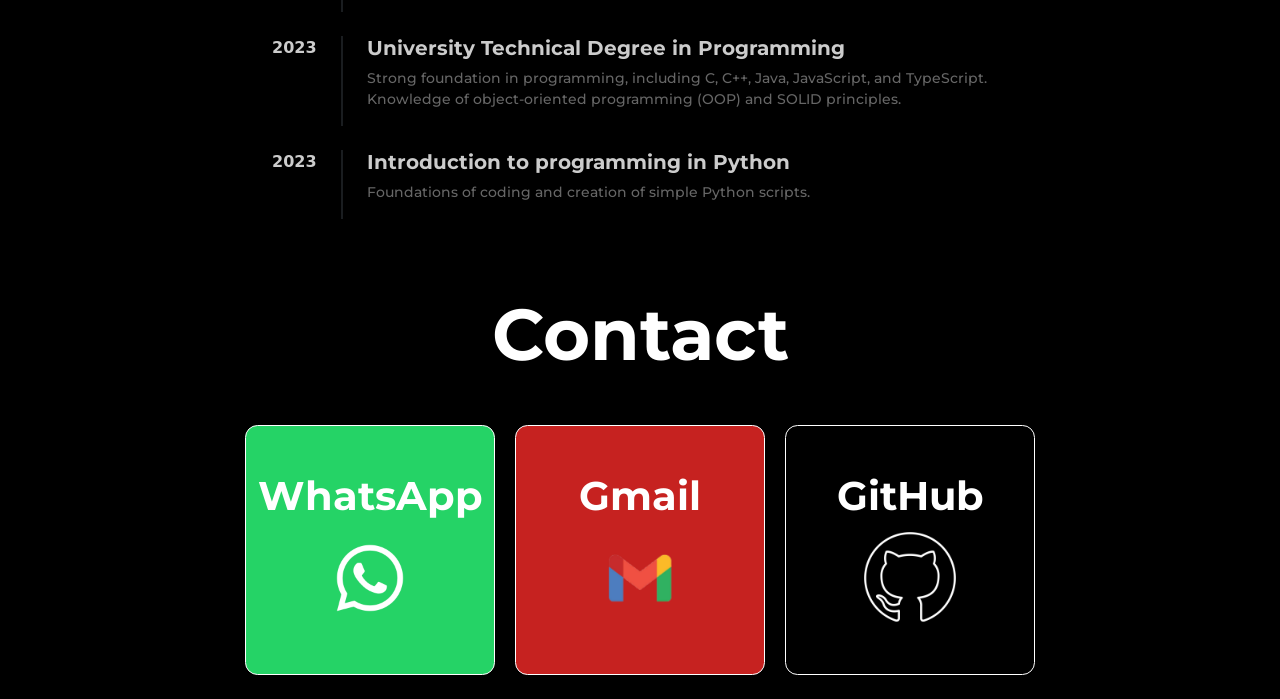
==== commit 442a0ba3: "Smoother Scroll" ====
--- a/portfolio.html
+++ b/portfolio.html
@@ -12,32 +12,30 @@
         <main>
             <nav class="navbar navbar-expand-lg bg-body-tertiary">
                 <div class="container-fluid">
-                    <h1 class="navbar-brand">EB</h1>
+                    <h1 class="navbar-brand">Bacchini Ezequiel</h1>
                     <button class="navbar-toggler" type="button" data-bs-toggle="collapse" data-bs-target="#navbarNav" aria-controls="navbarNav" aria-expanded="false" aria-label="Toggle navigation">
                     <span class="navbar-toggler-icon"></span>
                     </button>
                     <div class="collapse navbar-collapse" id="navbarNav">
                     <ul class="navbar-nav">
                         <li class="nav-item">
-                        <a class="nav-link" aria-current="page" href="#">Home</a>
+                        <a class="nav-link hover-zoom" href="#aboutme">About me</a>
                         </li>
                         <li class="nav-item">
-                        <a class="nav-link" href="#aboutme">About me</a>
+                        <a class="nav-link hover-zoom" href="#projects">Projects</a>
                         </li>
                         <li class="nav-item">
-                        <a class="nav-link" href="#projects">Projects</a>
+                        <a class="nav-link hover-zoom" href="#studies">Studies</a>
                         </li>
                         <li class="nav-item">
-                        <a class="nav-link" href="#studies">Studies</a>
-                        </li>
-                        <li class="nav-item">
-                        <a class="nav-link" href="#contact">Contact</a>
+                        <a class="nav-link hover-zoom" href="#contact">Contact</a>
                         </li>
                     </ul>
                     </div>
                 </div>
             </nav>
 
+            <br>
             <section id="aboutme">
                 <div class="container">
                     <div class="row">
@@ -166,6 +164,7 @@
         </main>
         <script src="static/js/projects.js"></script>
         <script src="static/js/aboutme.js"></script>
+        <script src="static/js/scroll.js"></script>
     </body>
 
 </html>
--- a/styles.css
+++ b/styles.css
@@ -9,6 +9,7 @@
 
     --color-github: black;
     --color-text-github: white;
+    --color-border-github: white;
     
     --div-contact-radius: 5%;
     --div-contact-px: 1px;
@@ -20,10 +21,6 @@
     --contact-image-height: 100px;
     --contact-container-width: 250px;
     --contact-container-height: 250px;
-}
-
-html {
-    scroll-behavior: smooth;
 }
 
 h1,h2,h3,h4,h5,h6,p,a{
@@ -47,6 +44,9 @@
     align-content: center;
     text-align: center;
     padding: var(--div-contact-padding);
+
+    color: var(--color-text-github);
+    border: var(--div-contact-px) solid var(--color-border-github);
 }
 
 .contactimg{
@@ -66,7 +66,6 @@
 
 .github{
     background-color: var(--color-github);
-    color: var(--color-text-github);
 }
 /**/
 
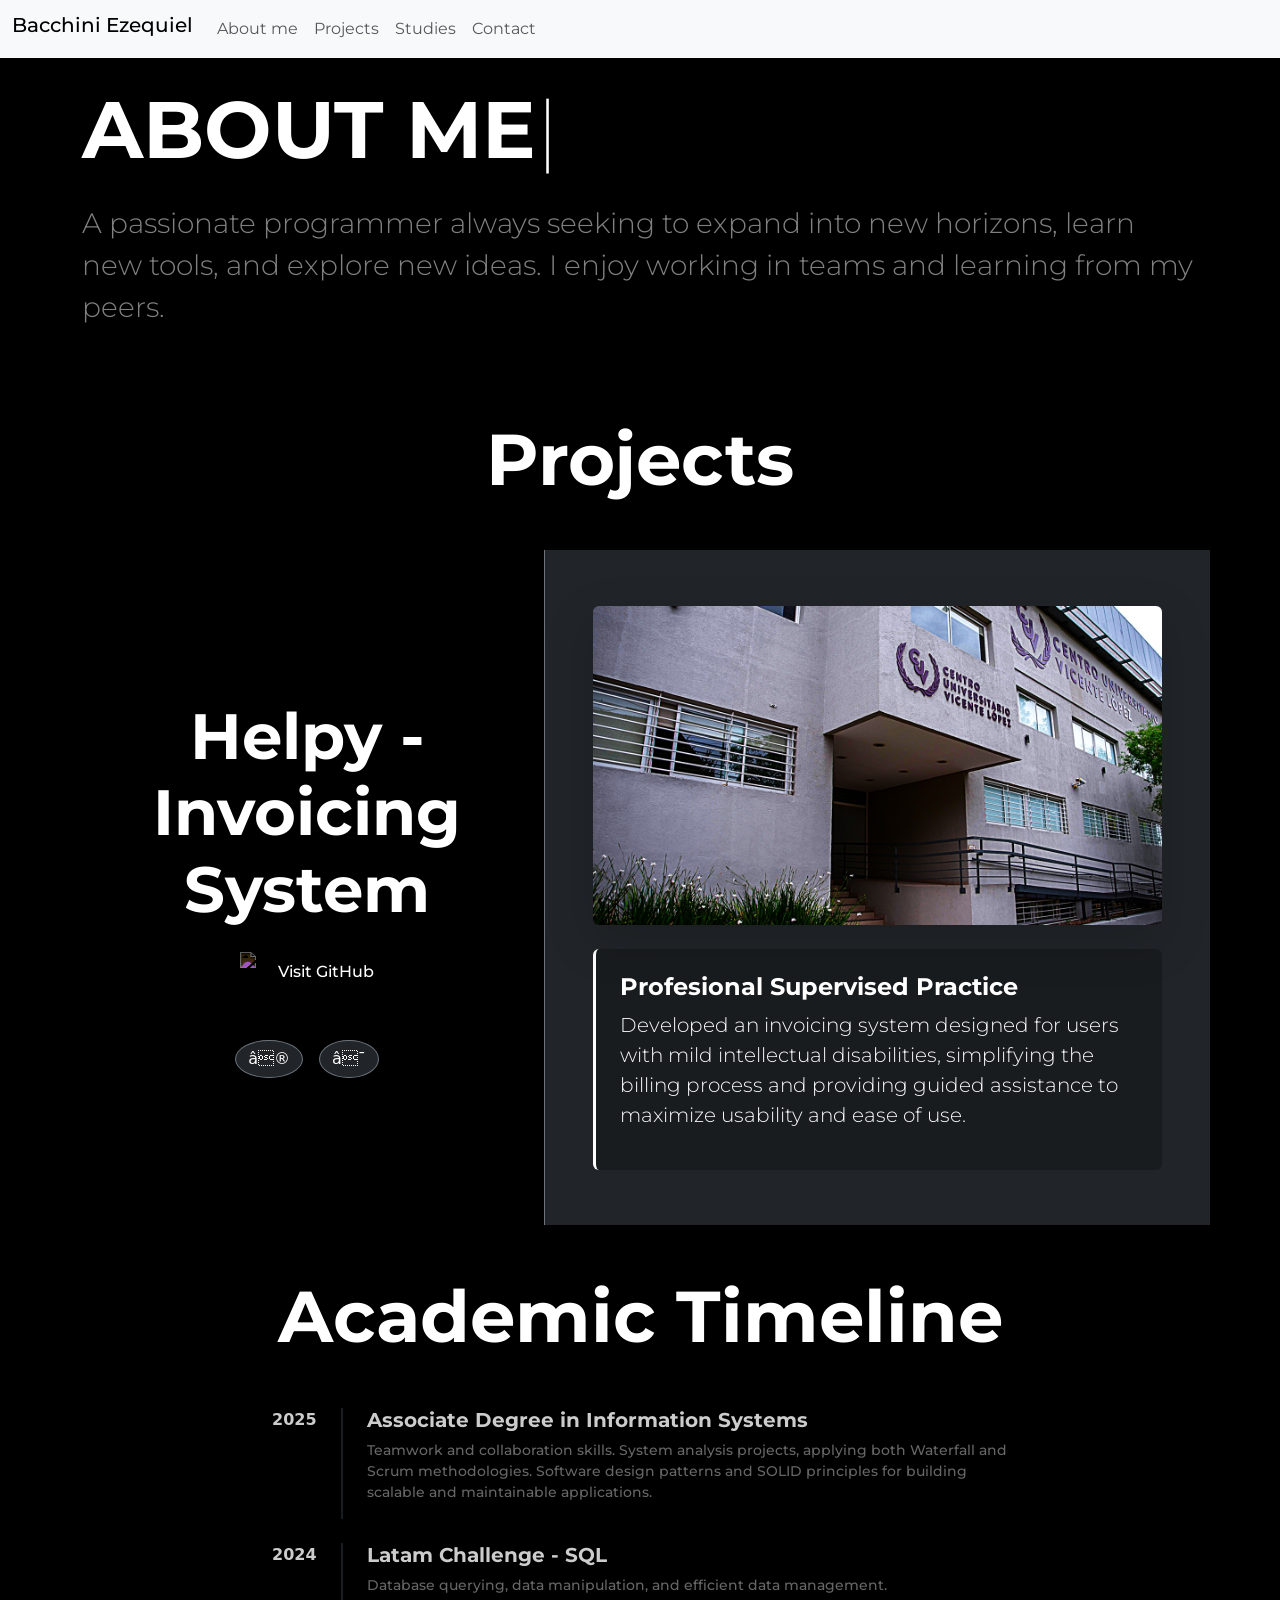
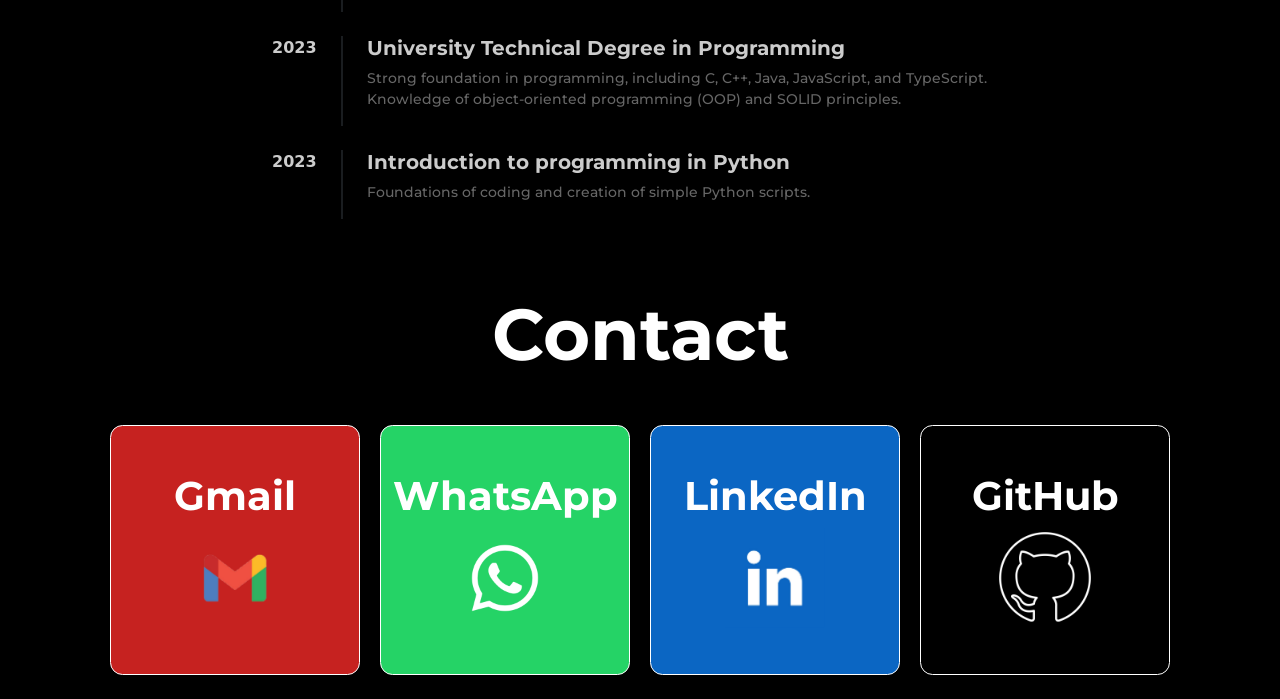
==== commit 0c1deb38: "Resize the project section. Add LinkedIn contact" ====
--- a/portfolio.html
+++ b/portfolio.html
@@ -57,7 +57,7 @@
 
             <section id="projects">
                 <h1 class="text-center mb-5 text-white fw-bold display-2">Projects</h1>
-                <div class="container-fluid p-0 overflow-hidden bg-dark text-white">
+                <div class="container p-0 overflow-hidden bg-dark text-white">
                     <div class="row g-0 vh-75 align-items-stretch">
                         
                         <div id="side-left" class="col-md-5 d-flex flex-column justify-content-center align-items-center p-5 bg-black split-side border-end border-secondary">
@@ -143,15 +143,21 @@
             <section id="contact">
                 <h1 class="text-center mb-5 text-white fw-bold display-2">Contact</h1>
                 <div class="contact-container">
+                    <div class="contact gmail">
+                        <h1 class="fw-bold">Gmail</h1>
+                        <a href="mailto:ezequielbacchini@gmail.com" target="_blank"><img alt="gmail" src="static/images/Gmail Assets/gmail.png" class="contactimg hover-zoom"/></a>
+                    </div>
                     <div class="contact whatsapp">
                         <h1 class="fw-bold">WhatsApp</h1>
-                        <a aria-label="Chat on WhatsApp" href="https://wa.me/5491138857351/?text=Hola!%20me%20encuentro%20interesado%20en%20tus%20servicios." target="_blank">
-                            <img alt="Chat on WhatsApp" src="static/images/Whatsapp Assets/whatsapp.png" class="contactimg hover-zoom"/>
+                        <a href="https://wa.me/5491138857351/?text=Hola!%20me%20encuentro%20interesado%20en%20tus%20servicios." target="_blank">
+                            <img alt="linkedin" src="static/images/Whatsapp Assets/whatsapp.png" class="contactimg hover-zoom"/>
                         </a>
                     </div>
-                    <div class="contact gmail">
-                        <h1 class="fw-bold">Gmail</h1>
-                        <a href="mailto:ezequielbacchini@gmail.com" target="_blank"><img alt="Chat on Gmail" src="static/images/Gmail Assets/gmail.png" class="contactimg hover-zoom"/></a>
+                    <div class="contact linkedin">
+                        <h1 class="fw-bold">LinkedIn</h1>
+                        <a aria-label="Chat on WhatsApp" href="https://www.linkedin.com/in/ezequiel-bacchini-b89231298/" target="_blank">
+                            <img alt="Chat on WhatsApp" src="static/images/LinkedIn Assets/linkedin.jpg" class="contactimg hover-zoom"/>
+                        </a>
                     </div>
                     <div class="contact github">
                         <h1 class="fw-bold">GitHub</h1>
--- a/styles.css
+++ b/styles.css
@@ -9,13 +9,16 @@
 
     --color-github: black;
     --color-text-github: white;
-    --color-border-github: white;
+
+    --color-linkedin: #0B66C3;
+    --color-text-linkedin: white;
     
     --div-contact-radius: 5%;
     --div-contact-px: 1px;
     --div-contact-border-color: black;
     --div-contact-padding: 10px;
     --div-contact-container-gap: 20px;
+    --div-color-border: white;
 
     --contact-image-width:100px; 
     --contact-image-height: 100px;
@@ -46,7 +49,7 @@
     padding: var(--div-contact-padding);
 
     color: var(--color-text-github);
-    border: var(--div-contact-px) solid var(--color-border-github);
+    border: var(--div-contact-px) solid var(--div-color-border);
 }
 
 .contactimg{
@@ -66,7 +69,14 @@
 
 .github{
     background-color: var(--color-github);
-}
+    color: var(--color-text-github);
+}
+
+.linkedin{
+    background-color: var(--color-linkedin);
+    color: var(--color-text-linkedin);
+}
+
 /**/
 
 /*Projects*/
